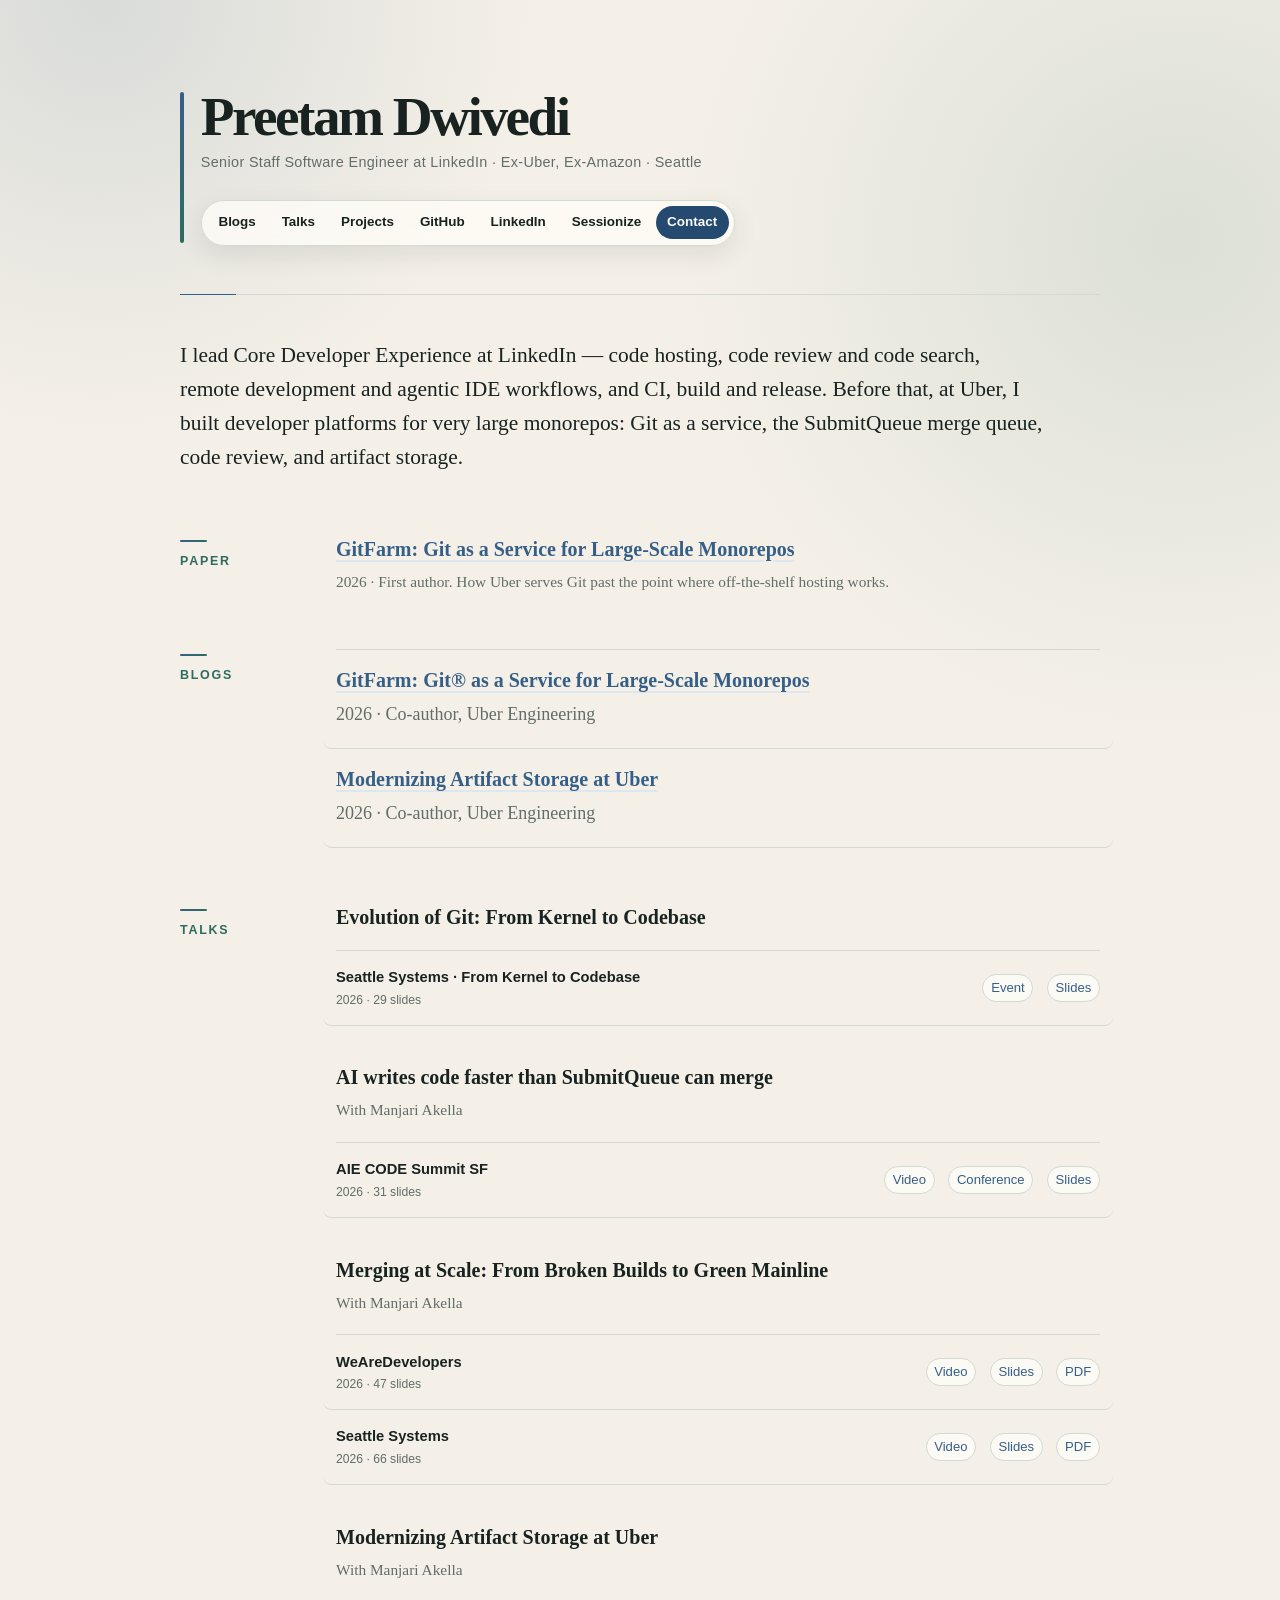
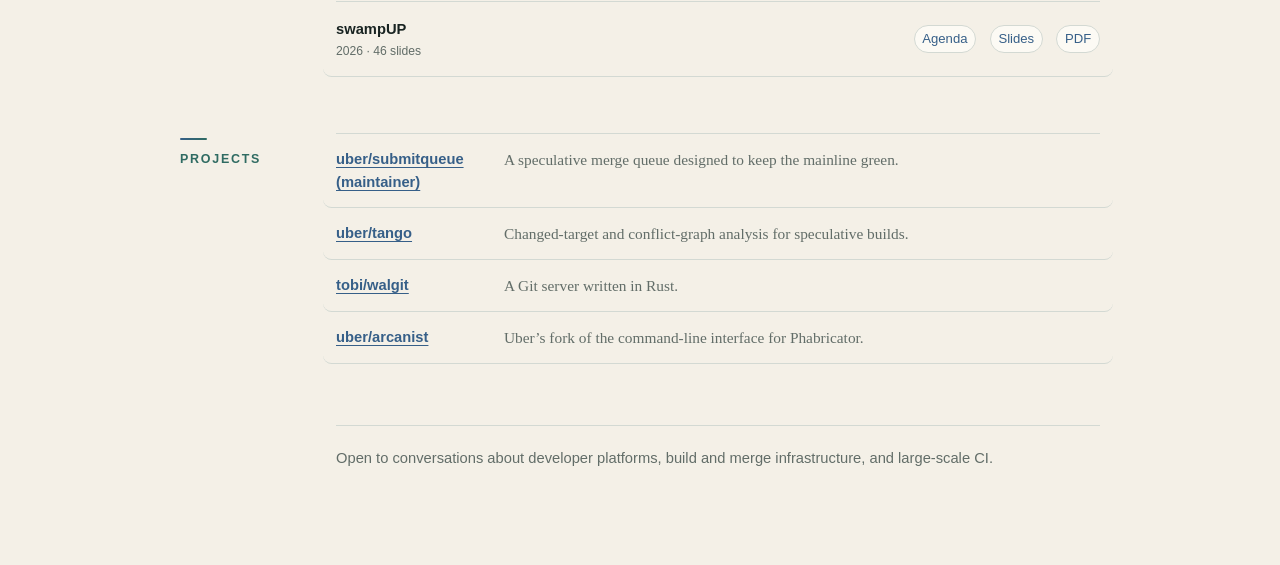
==== index.html @ 051ef2c8 "docs(slides): fold the blob-store layout slide into WAL-Git The WAL index now sits outside the blob " ====
<!DOCTYPE html>
<html lang="en">
<head>
  <meta charset="utf-8">
  <meta name="viewport" content="width=device-width, initial-scale=1">
  <title>Preetam Dwivedi</title>
  <meta name="description" content="Senior Staff Software Engineer at LinkedIn, previously Uber and Amazon. Developer platforms for large monorepos — Git, merge queues, code review, and CI.">
  <link rel="canonical" href="https://behinddwalls.github.io/">
  <meta property="og:title" content="Preetam Dwivedi">
  <meta property="og:description" content="Senior Staff Software Engineer at LinkedIn. Developer platforms for large monorepos.">
  <meta property="og:url" content="https://behinddwalls.github.io/">
  <style>
    :root {
      --ink: #182321;
      --muted: #626d68;
      --rule: #d3d9d3;
      --bg: #f4f0e7;
      --paper: #fffdf8;
      --surface: rgb(255 253 248 / 78%);
      --accent: #365f88;
      --accent-strong: #244a70;
      --accent-soft: #dce7f0;
      --secondary: #2f6b62;
      --row-hover: rgb(47 107 98 / 6%);
      --shadow: rgb(35 50 45 / 10%);
      --glow-one: rgb(54 95 136 / 14%);
      --glow-two: rgb(47 107 98 / 12%);
      --on-accent: #fffaf8;
    }

    * { box-sizing: border-box; }

    html { color-scheme: light; }

    body {
      min-height: 100vh;
      margin: 0;
      background:
        radial-gradient(circle at 8% 0%, var(--glow-one), transparent 27rem),
        radial-gradient(circle at 92% 11%, var(--glow-two), transparent 31rem),
        var(--bg);
      color: var(--ink);
      font: 18px/1.55 "Iowan Old Style", "Palatino Linotype", Palatino, "Book Antiqua", Georgia, serif;
    }

    main {
      max-width: 62rem;
      margin: 0 auto;
      padding: 5.5rem 2.25rem 6rem;
    }

    header {
      position: relative;
      padding-left: 1.3rem;
    }

    header::before {
      position: absolute;
      top: 0.25rem;
      bottom: 0.15rem;
      left: 0;
      width: 0.24rem;
      border-radius: 999px;
      background: linear-gradient(var(--accent), var(--secondary));
      content: "";
    }

    header p {
      margin: 0.35rem 0 0;
      color: var(--muted);
      font-family: -apple-system, BlinkMacSystemFont, "Segoe UI", Helvetica, Arial, sans-serif;
      font-size: 0.9rem;
      letter-spacing: 0.025em;
    }

    h1 {
      margin: 0;
      font-size: clamp(2.45rem, 7vw, 3.45rem);
      font-weight: 600;
      letter-spacing: -0.045em;
      line-height: 1.04;
    }

    nav {
      display: inline-flex;
      flex-wrap: wrap;
      gap: 0.18rem;
      max-width: 100%;
      margin: 1.65rem 0 0;
      padding: 0.32rem;
      border: 1px solid var(--rule);
      border-radius: 999px;
      background: var(--surface);
      box-shadow: 0 0.55rem 1.6rem var(--shadow);
      font-family: -apple-system, BlinkMacSystemFont, "Segoe UI", Helvetica, Arial, sans-serif;
      font-size: 0.84rem;
      backdrop-filter: blur(12px);
    }

    a {
      color: var(--accent);
      text-underline-offset: 0.18em;
    }

    a:hover { color: var(--secondary); }

    nav a {
      padding: 0.4rem 0.72rem;
      border-radius: 999px;
      color: var(--ink);
      font-weight: 550;
      text-decoration: none;
      transition: color 150ms ease, background 150ms ease, transform 150ms ease;
    }

    nav a:hover {
      background: var(--accent-soft);
      color: var(--accent-strong);
      transform: translateY(-1px);
    }

    nav #contact-link {
      background: var(--accent-strong);
      color: var(--on-accent);
    }

    nav #contact-link:hover {
      background: var(--secondary);
      color: var(--on-accent);
    }

    a:focus-visible,
    button:focus-visible {
      outline: 2px solid var(--secondary);
      outline-offset: 3px;
    }

    hr {
      height: 1px;
      border: 0;
      margin: 3rem 0 2.8rem;
      background: linear-gradient(to right, var(--accent) 0 3.5rem, var(--rule) 3.5rem 100%);
    }

    p { margin: 0 0 1rem; }

    .lede {
      max-width: 54rem;
      margin-bottom: 3.8rem;
      font-size: clamp(1.16rem, 2.25vw, 1.34rem);
      line-height: 1.58;
    }

    h2 {
      margin: 0;
      padding-top: 0.28rem;
      font-size: 0.78rem;
      font-weight: 600;
      letter-spacing: 0.14em;
      text-transform: uppercase;
      color: var(--secondary);
      font-family: -apple-system, BlinkMacSystemFont, "Segoe UI", Helvetica, Arial, sans-serif;
    }

    h3 {
      margin: 0 0 0.5rem;
      font-size: 1.25rem;
      line-height: 1.3;
      font-weight: 600;
    }

    h3 a {
      text-decoration-color: var(--accent-soft);
      text-decoration-thickness: 0.12em;
      transition: color 150ms ease, text-decoration-color 150ms ease;
    }

    h3 a:hover { text-decoration-color: var(--secondary); }

    section {
      display: grid;
      grid-template-columns: 7.5rem minmax(0, 1fr);
      gap: 0 2.25rem;
      margin-bottom: 3.5rem;
    }

    section > h2 {
      grid-column: 1;
    }

    section > h2::before {
      display: block;
      width: 1.7rem;
      height: 2px;
      margin: 0 0 0.62rem;
      border-radius: 999px;
      background: linear-gradient(to right, var(--accent), var(--secondary));
      content: "";
    }

    .section-body {
      grid-column: 2;
      min-width: 0;
    }

    .section-body > :last-child { margin-bottom: 0; }

    .item-note {
      color: var(--muted);
      font-size: 0.96rem;
    }

    .talk-events {
      margin: 1.25rem 0 0;
      padding: 0;
      border-top: 1px solid var(--rule);
      list-style: none;
      font-family: -apple-system, BlinkMacSystemFont, "Segoe UI", Helvetica, Arial, sans-serif;
    }

    .talk + .talk { margin-top: 2.4rem; }

    .talk-event {
      display: grid;
      grid-template-columns: minmax(0, 1fr) auto;
      align-items: center;
      gap: 0.7rem 1rem;
      margin: 0 -0.8rem;
      padding: 0.95rem 0.8rem;
      border-bottom: 1px solid var(--rule);
      border-radius: 0.55rem;
      transition: background 150ms ease, box-shadow 150ms ease;
    }

    .talk-event:hover,
    .item:hover,
    .project-links li:hover {
      background: var(--row-hover);
      box-shadow: inset 3px 0 var(--accent);
    }

    .talk-event strong {
      display: block;
      font-size: 0.92rem;
      font-weight: 600;
    }

    .talk-event small {
      display: block;
      margin-top: 0.12rem;
      color: var(--muted);
      font-size: 0.76rem;
    }

    .talk-event-links {
      display: flex;
      flex-wrap: wrap;
      justify-content: flex-end;
      gap: 0.5rem 0.85rem;
      font-size: 0.82rem;
      white-space: nowrap;
    }

    .talk-event-links a {
      padding: 0.18rem 0.48rem;
      border: 1px solid var(--rule);
      border-radius: 999px;
      background: var(--surface);
      text-decoration: none;
      transition: border-color 150ms ease, color 150ms ease, background 150ms ease;
    }

    .talk-event-links a:hover {
      border-color: var(--secondary);
      background: var(--paper);
    }

    .item-list {
      border-top: 1px solid var(--rule);
    }

    .item {
      margin: 0 -0.8rem;
      padding: 1.05rem 0.8rem 0.2rem;
      border-bottom: 1px solid var(--rule);
      border-radius: 0.55rem;
      transition: background 150ms ease, box-shadow 150ms ease;
    }

    .item p { color: var(--muted); }

    .project-links {
      margin: 0;
      padding: 0;
      border-top: 1px solid var(--rule);
      list-style: none;
    }

    .project-links li {
      display: grid;
      grid-template-columns: 9.5rem minmax(0, 1fr);
      gap: 1rem;
      margin: 0 -0.8rem;
      padding: 0.85rem 0.8rem;
      border-bottom: 1px solid var(--rule);
      border-radius: 0.55rem;
      transition: background 150ms ease, box-shadow 150ms ease;
    }

    .project-links a {
      font-family: -apple-system, BlinkMacSystemFont, "Segoe UI", Helvetica, Arial, sans-serif;
      font-size: 0.92rem;
      font-weight: 600;
    }

    .project-links span {
      color: var(--muted);
      font-size: 0.96rem;
    }

    .contact-dialog {
      width: min(46rem, calc(100% - 2rem));
      height: min(50rem, calc(100vh - 2rem));
      height: min(50rem, calc(100dvh - 2rem));
      margin: auto;
      padding: 0;
      overflow: hidden;
      border: 1px solid var(--rule);
      border-radius: 1rem;
      background: var(--paper);
      color: var(--ink);
      box-shadow: 0 1.2rem 4rem rgb(0 0 0 / 25%);
    }

    .contact-dialog[open] {
      display: grid;
      grid-template-rows: auto minmax(0, 1fr);
    }

    .contact-dialog::backdrop {
      background: rgb(20 18 14 / 65%);
      backdrop-filter: blur(2px);
    }

    .contact-dialog-header {
      display: flex;
      align-items: center;
      gap: 1rem;
      padding: 0.8rem 1rem;
      border-bottom: 1px solid var(--rule);
      background: var(--surface);
      font-family: -apple-system, BlinkMacSystemFont, "Segoe UI", Helvetica, Arial, sans-serif;
      font-size: 0.86rem;
    }

    .contact-dialog-header strong { margin-right: auto; }

    .contact-dialog-close {
      padding: 0;
      border: 0;
      background: transparent;
      color: var(--accent);
      font: inherit;
      text-decoration: underline;
      text-underline-offset: 0.18em;
      cursor: pointer;
    }

    .contact-dialog-close:hover { color: var(--ink); }

    .contact-frame {
      width: 100%;
      height: 100%;
      border: 0;
      background: #fff;
    }

    @media (max-width: 44rem) {
      main { padding: 3.5rem 1.35rem 4rem; }

      header { padding-left: 1rem; }

      nav {
        justify-content: center;
        border-radius: 1rem;
      }

      .lede { margin-bottom: 2.6rem; }

      section {
        display: block;
        margin-bottom: 2.6rem;
      }

      section > h2 {
        display: flex;
        align-items: center;
        gap: 0.6rem;
        margin-bottom: 0.7rem;
        padding-top: 0;
      }

      section > h2::before { margin: 0; }
    }

    @media (max-width: 34rem) {
      .talk-event {
        grid-template-columns: 1fr;
        gap: 0.5rem;
      }

      .talk-event-links { justify-content: flex-start; }

      .project-links li {
        grid-template-columns: 1fr;
        gap: 0.25rem;
      }
    }

    footer {
      margin: 3.8rem 0 0 9.75rem;
      padding: 1.3rem 0 0;
      border-top: 1px solid var(--rule);
      color: var(--muted);
      font-family: -apple-system, BlinkMacSystemFont, "Segoe UI", Helvetica, Arial, sans-serif;
      font-size: 0.92rem;
    }

    @media (max-width: 44rem) {
      footer { margin-left: 0; }
    }

    @media (prefers-color-scheme: dark) {
      :root {
        --ink: #edf2ee;
        --muted: #a9b3ad;
        --rule: #37443f;
        --bg: #111815;
        --paper: #19221f;
        --surface: rgb(25 34 31 / 80%);
        --accent: #88b4dc;
        --accent-strong: #6f9fcb;
        --accent-soft: rgb(136 180 220 / 15%);
        --secondary: #7bb8ac;
        --row-hover: rgb(123 184 172 / 8%);
        --shadow: rgb(0 0 0 / 28%);
        --glow-one: rgb(136 180 220 / 11%);
        --glow-two: rgb(123 184 172 / 10%);
        --on-accent: #09151e;
      }

      html { color-scheme: dark; }
    }
  </style>
</head>
<body>
  <main>
    <header>
      <h1>Preetam Dwivedi</h1>
      <p>Senior Staff Software Engineer at LinkedIn · Ex-Uber, Ex-Amazon · Seattle</p>
      <nav>
        <a href="#blogs">Blogs</a>
        <a href="#talks">Talks</a>
        <a href="#projects">Projects</a>
        <a href="https://github.com/behinddwalls" target="_blank" rel="noopener">GitHub</a>
        <a href="https://www.linkedin.com/in/behinddwalls/" target="_blank" rel="noopener">LinkedIn</a>
        <a href="https://sessionize.com/behinddwalls/" target="_blank" rel="noopener">Sessionize</a>
        <a id="contact-link" href="https://docs.google.com/forms/d/e/1FAIpQLSdo54nPDOGMVUVlW6gkXtczBYxrKqrJkyEnIz-Y_3MU12BcZg/viewform" target="_blank" rel="noopener" aria-haspopup="dialog" aria-controls="contact-dialog">Contact</a>
      </nav>
    </header>

    <hr>

    <p class="lede">I lead Core Developer Experience at LinkedIn — code hosting, code review and code search, remote development and agentic IDE workflows, and CI, build and release. Before that, at Uber, I built developer platforms for very large monorepos: Git as a service, the SubmitQueue merge queue, code review, and artifact storage.</p>

    <section>
      <h2>Paper</h2>
      <div class="section-body">
        <h3><a href="https://arxiv.org/abs/2604.11977">GitFarm: Git as a Service for Large-Scale Monorepos</a></h3>
        <p class="item-note">2026 · First author. How Uber serves Git past the point where off-the-shelf hosting works.</p>
      </div>
    </section>

    <section id="blogs">
      <h2>Blogs</h2>
      <div class="section-body item-list">
        <article class="item">
          <h3><a href="https://www.uber.com/us/en/blog/gitfarm-as-a-service/">GitFarm: Git® as a Service for Large-Scale Monorepos</a></h3>
          <p>2026 · Co-author, Uber Engineering</p>
        </article>
        <article class="item">
          <h3><a href="https://www.uber.com/us/en/blog/modernizing-artifact-storage/">Modernizing Artifact Storage at Uber</a></h3>
          <p>2026 · Co-author, Uber Engineering</p>
        </article>
      </div>
    </section>

    <section id="talks">
      <h2>Talks</h2>
      <div class="section-body">
        <article class="talk">
          <h3>Evolution of Git: From Kernel to Codebase</h3>
          <ul class="talk-events">
            <li class="talk-event">
              <div>
                <strong>Seattle Systems · From Kernel to Codebase</strong>
                <small>2026 · 29 slides</small>
              </div>
              <div class="talk-event-links">
                <a href="https://luma.com/h2ronbs4" target="_blank" rel="noopener">Event</a>
                <a href="slides/evolution-of-git/index.html">Slides</a>
              </div>
            </li>
          </ul>
        </article>

        <article class="talk">
          <h3>AI writes code faster than SubmitQueue can merge</h3>
          <p class="item-note">With Manjari Akella</p>
          <ul class="talk-events">
            <li class="talk-event">
              <div>
                <strong>AIE CODE Summit SF</strong>
                <small>2026 · 31 slides</small>
              </div>
              <div class="talk-event-links">
                <a href="https://www.youtube.com/watch?v=hX140a5klW0" target="_blank" rel="noopener">Video</a>
                <a href="https://ai.engineer/code/2026" target="_blank" rel="noopener">Conference</a>
                <a href="slides/merging-at-ai-scale/index.html">Slides</a>
              </div>
            </li>
          </ul>
        </article>

        <article class="talk">
          <h3>Merging at Scale: From Broken Builds to Green Mainline</h3>
          <p class="item-note">With Manjari Akella</p>
          <ul class="talk-events">
            <li class="talk-event">
              <div>
                <strong>WeAreDevelopers</strong>
                <small>2026 · 47 slides</small>
              </div>
              <div class="talk-event-links">
                <a href="https://www.youtube.com/watch?v=mPssttsZknY&amp;t=144s" target="_blank" rel="noopener">Video</a>
                <a href="slides/merging-at-scale/index.html">Slides</a>
                <a href="slides/%28WAD%29%20Merging%20at%20Scale_%20From%20Broken%20Builds%20to%20Green%20Mainline.pdf">PDF</a>
              </div>
            </li>
            <li class="talk-event">
              <div>
                <strong>Seattle Systems</strong>
                <small>2026 · 66 slides</small>
              </div>
              <div class="talk-event-links">
                <a href="https://www.youtube.com/watch?v=O4sCvZAMC9w" target="_blank" rel="noopener">Video</a>
                <a href="slides/merging-at-scale/index.html?deck=extended">Slides</a>
                <a href="slides/%28v2%29%20Merging%20at%20Scale_%20From%20Broken%20Builds%20to%20Green%20Mainline.pdf">PDF</a>
              </div>
            </li>
          </ul>
        </article>

        <article class="talk">
          <h3>Modernizing Artifact Storage at Uber</h3>
          <p class="item-note">With Manjari Akella</p>
          <ul class="talk-events">
            <li class="talk-event">
              <div>
                <strong>swampUP</strong>
                <small>2026 · 46 slides</small>
              </div>
              <div class="talk-event-links">
                <a href="https://swampup.jfrog.com/agenda/" target="_blank" rel="noopener">Agenda</a>
                <a href="slides/modernizing-artifact-storage/index.html">Slides</a>
                <a href="slides/Modernizing%20Artifact%20Storage%20at%20Uber.pdf">PDF</a>
              </div>
            </li>
          </ul>
        </article>
      </div>
    </section>

    <section id="projects">
      <h2>Projects</h2>
      <ul class="section-body project-links">
        <li>
          <a href="https://github.com/uber/submitqueue">uber/submitqueue (maintainer)</a>
          <span>A speculative merge queue designed to keep the mainline green.</span>
        </li>
        <li>
          <a href="https://github.com/uber/tango">uber/tango</a>
          <span>Changed-target and conflict-graph analysis for speculative builds.</span>
        </li>
        <li>
          <a href="https://github.com/tobi/walgit">tobi/walgit</a>
          <span>A Git server written in Rust.</span>
        </li>
        <li>
          <a href="https://github.com/uber/arcanist">uber/arcanist</a>
          <span>Uber’s fork of the command-line interface for Phabricator.</span>
        </li>
      </ul>
    </section>

    <footer>
      Open to conversations about developer platforms, build and merge infrastructure, and large-scale CI.
    </footer>
  </main>

  <dialog class="contact-dialog" id="contact-dialog" aria-label="Contact Preetam Dwivedi">
    <div class="contact-dialog-header">
      <strong>Contact</strong>
      <a href="https://docs.google.com/forms/d/e/1FAIpQLSdo54nPDOGMVUVlW6gkXtczBYxrKqrJkyEnIz-Y_3MU12BcZg/viewform" target="_blank" rel="noopener">Open in new tab</a>
      <button class="contact-dialog-close" id="contact-close" type="button">Close</button>
    </div>
    <iframe
      class="contact-frame"
      title="Contact Preetam Dwivedi"
      data-src="https://docs.google.com/forms/d/e/1FAIpQLSdo54nPDOGMVUVlW6gkXtczBYxrKqrJkyEnIz-Y_3MU12BcZg/viewform?embedded=true"
      loading="lazy"
    ></iframe>
  </dialog>

  <script>
    const contactLink = document.querySelector("#contact-link");
    const contactDialog = document.querySelector("#contact-dialog");
    const contactClose = document.querySelector("#contact-close");
    const contactFrame = contactDialog.querySelector(".contact-frame");

    contactLink.addEventListener("click", (event) => {
      if (typeof contactDialog.showModal !== "function") return;

      event.preventDefault();
      if (!contactFrame.src) contactFrame.src = contactFrame.dataset.src;
      contactDialog.showModal();
    });

    contactClose.addEventListener("click", () => contactDialog.close());

    contactDialog.addEventListener("click", (event) => {
      if (event.target === contactDialog) contactDialog.close();
    });
  </script>
</body>
</html>
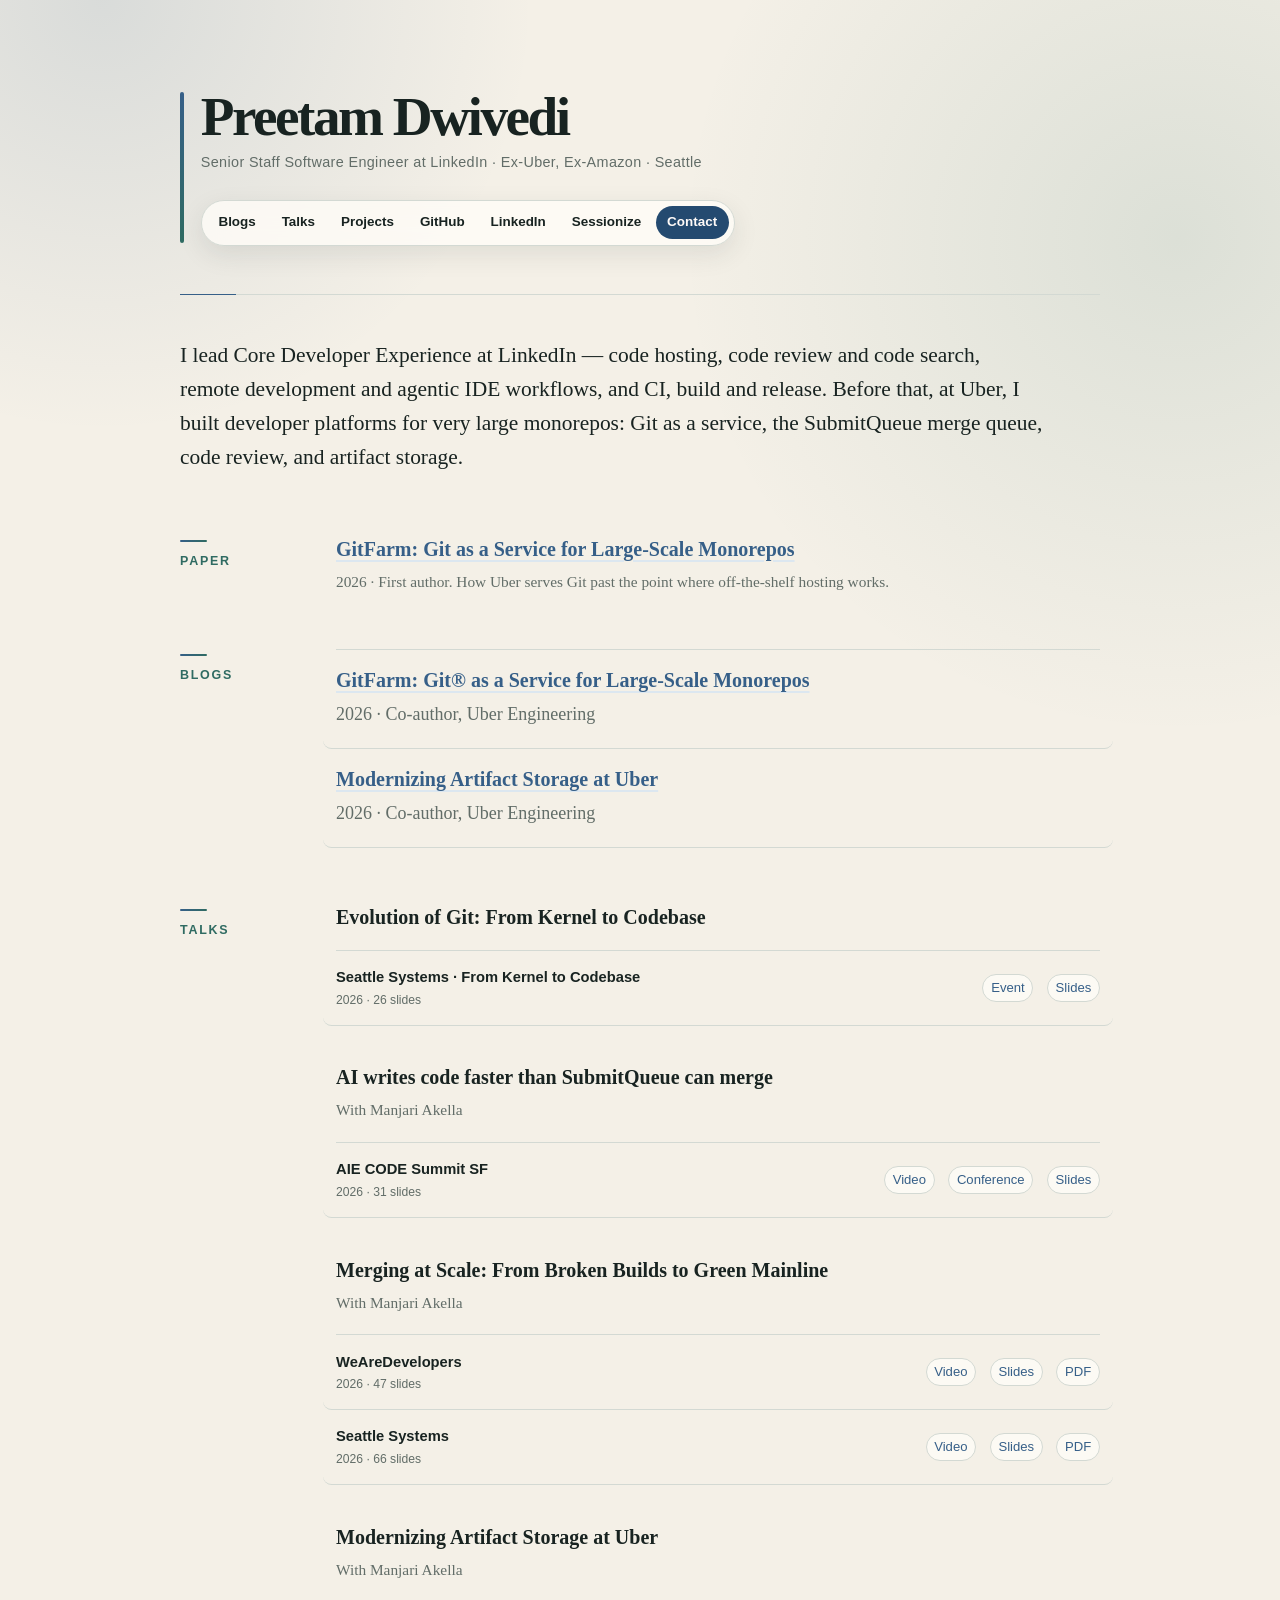
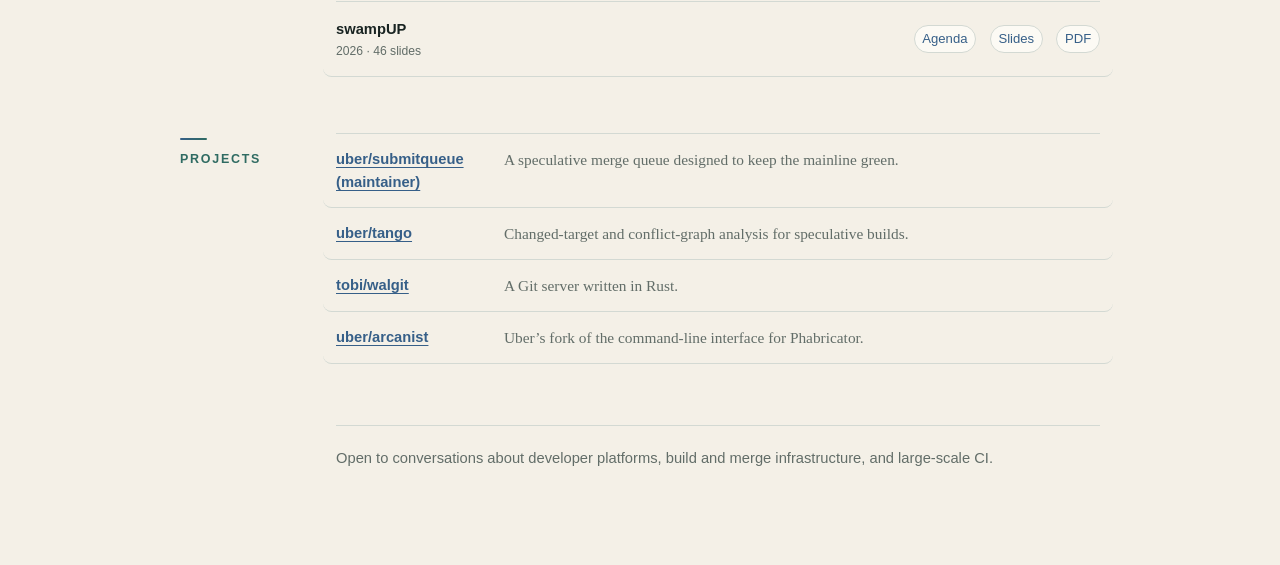
==== commit ca92fc27: "docs(slides): trim the deck to 26 slides (~26 min) - Remove "Two programs on each side of the wire";" ====
--- a/index.html
+++ b/index.html
@@ -504,7 +504,7 @@
             <li class="talk-event">
               <div>
                 <strong>Seattle Systems · From Kernel to Codebase</strong>
-                <small>2026 · 29 slides</small>
+                <small>2026 · 26 slides</small>
               </div>
               <div class="talk-event-links">
                 <a href="https://luma.com/h2ronbs4" target="_blank" rel="noopener">Event</a>
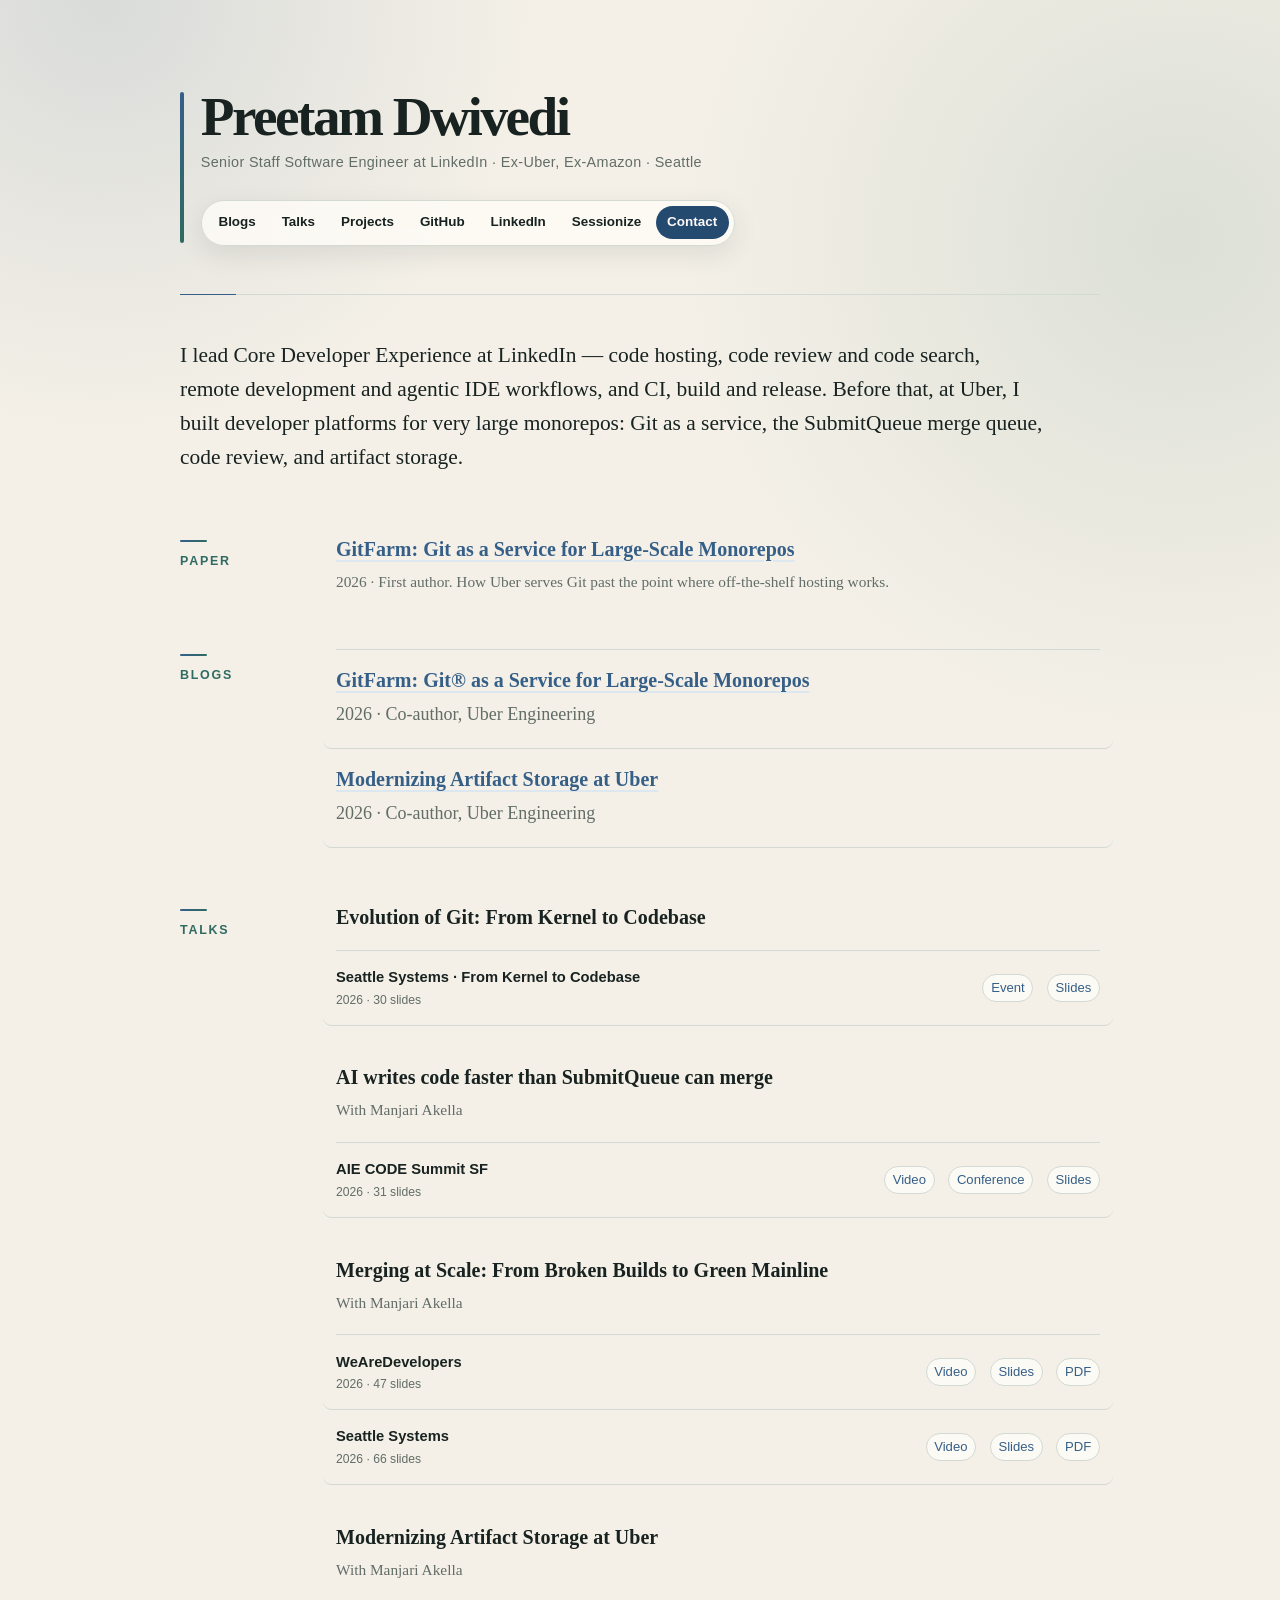
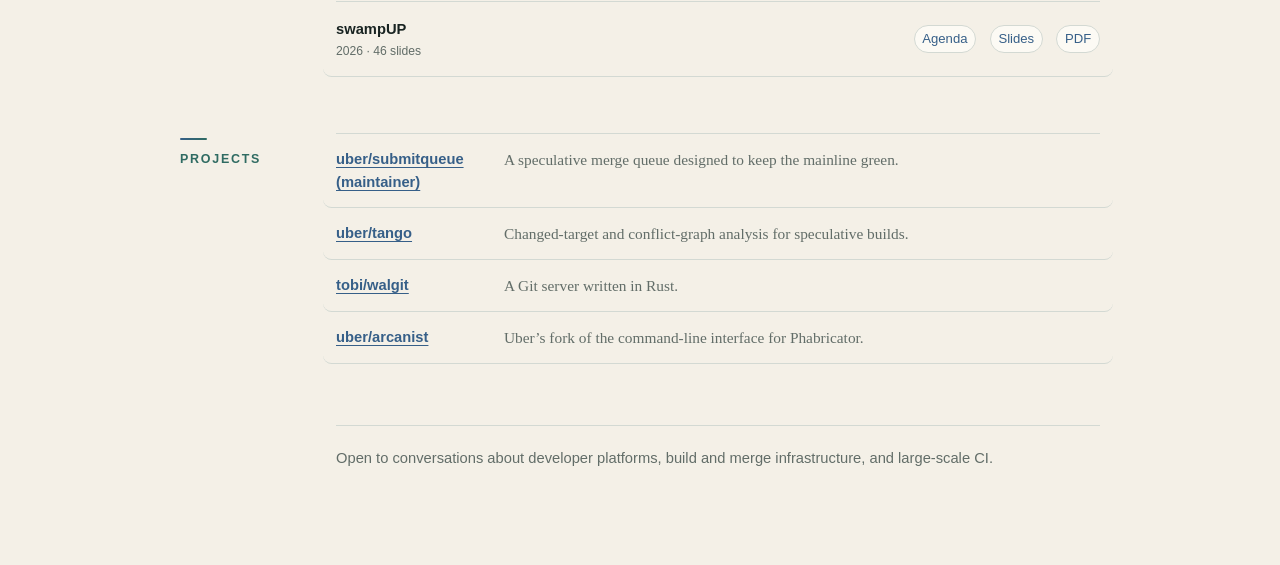
==== commit 36fbba83: "docs(slides): add a question divider at the start of each part Part 1: What's actually in a reposito" ====
--- a/index.html
+++ b/index.html
@@ -504,7 +504,7 @@
             <li class="talk-event">
               <div>
                 <strong>Seattle Systems · From Kernel to Codebase</strong>
-                <small>2026 · 26 slides</small>
+                <small>2026 · 30 slides</small>
               </div>
               <div class="talk-event-links">
                 <a href="https://luma.com/h2ronbs4" target="_blank" rel="noopener">Event</a>
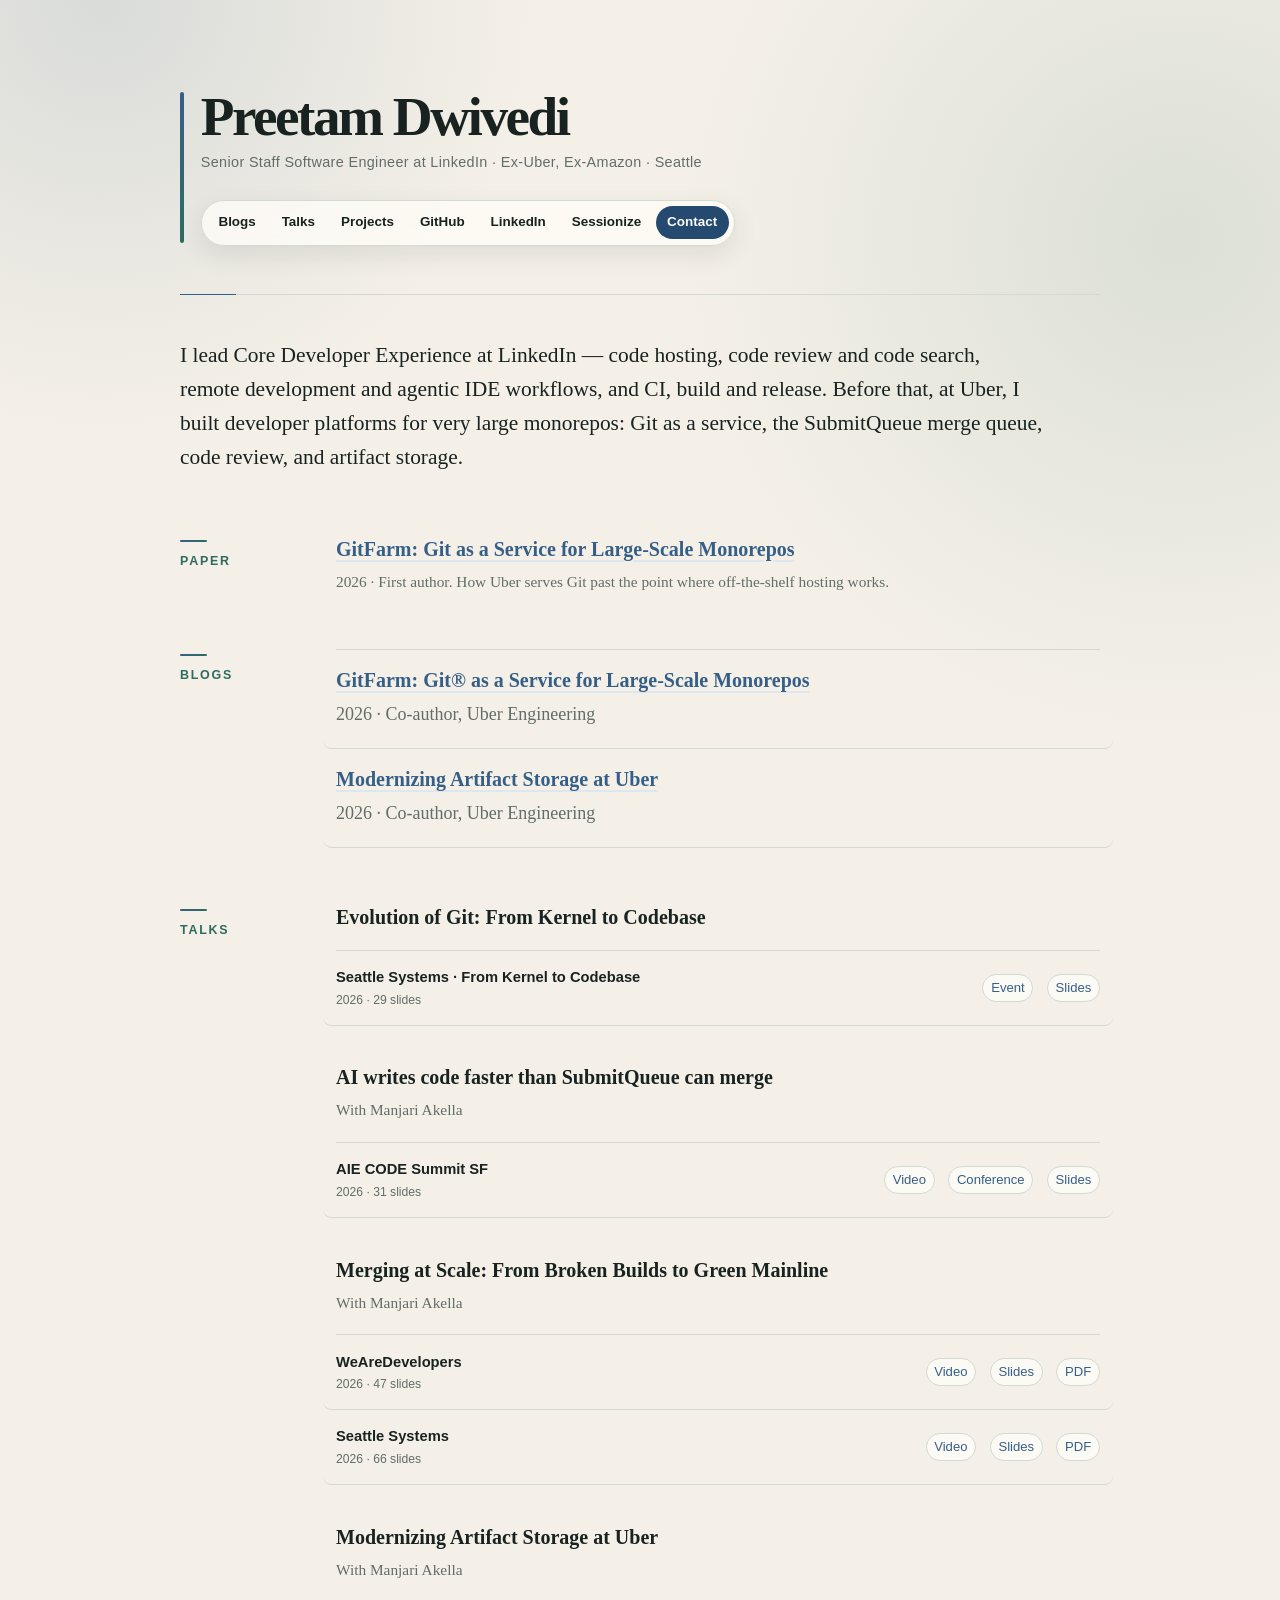
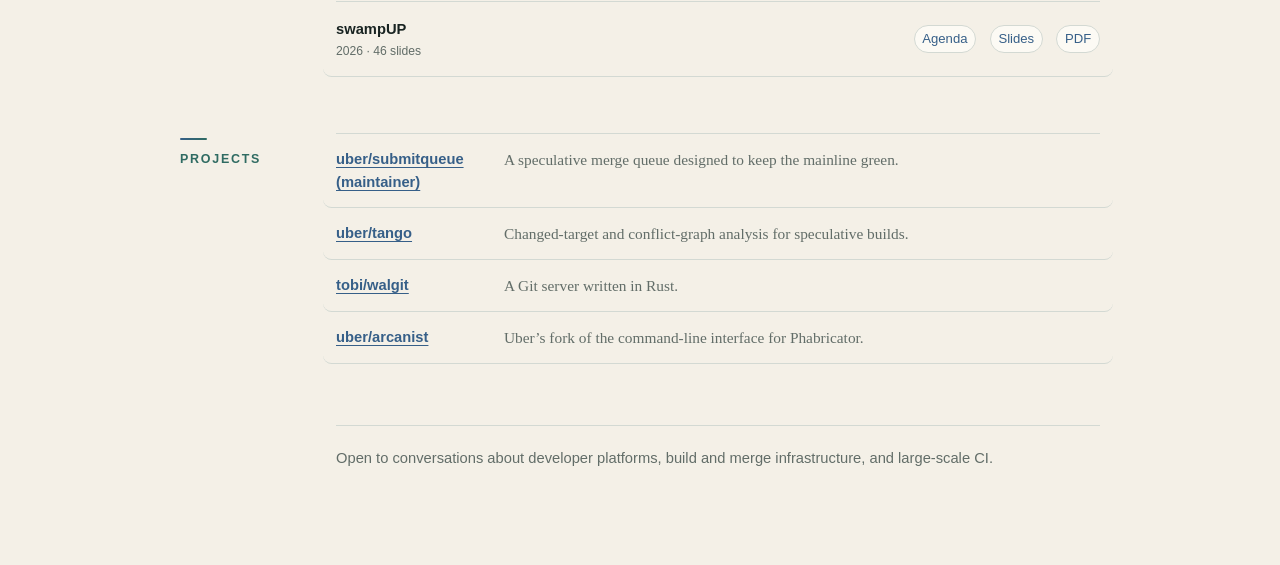
==== commit 6a35c8e5: "docs(slides): fold the push-split slide into the Part 3 divider The divider now reads "How do you se" ====
--- a/index.html
+++ b/index.html
@@ -504,7 +504,7 @@
             <li class="talk-event">
               <div>
                 <strong>Seattle Systems · From Kernel to Codebase</strong>
-                <small>2026 · 30 slides</small>
+                <small>2026 · 29 slides</small>
               </div>
               <div class="talk-event-links">
                 <a href="https://luma.com/h2ronbs4" target="_blank" rel="noopener">Event</a>
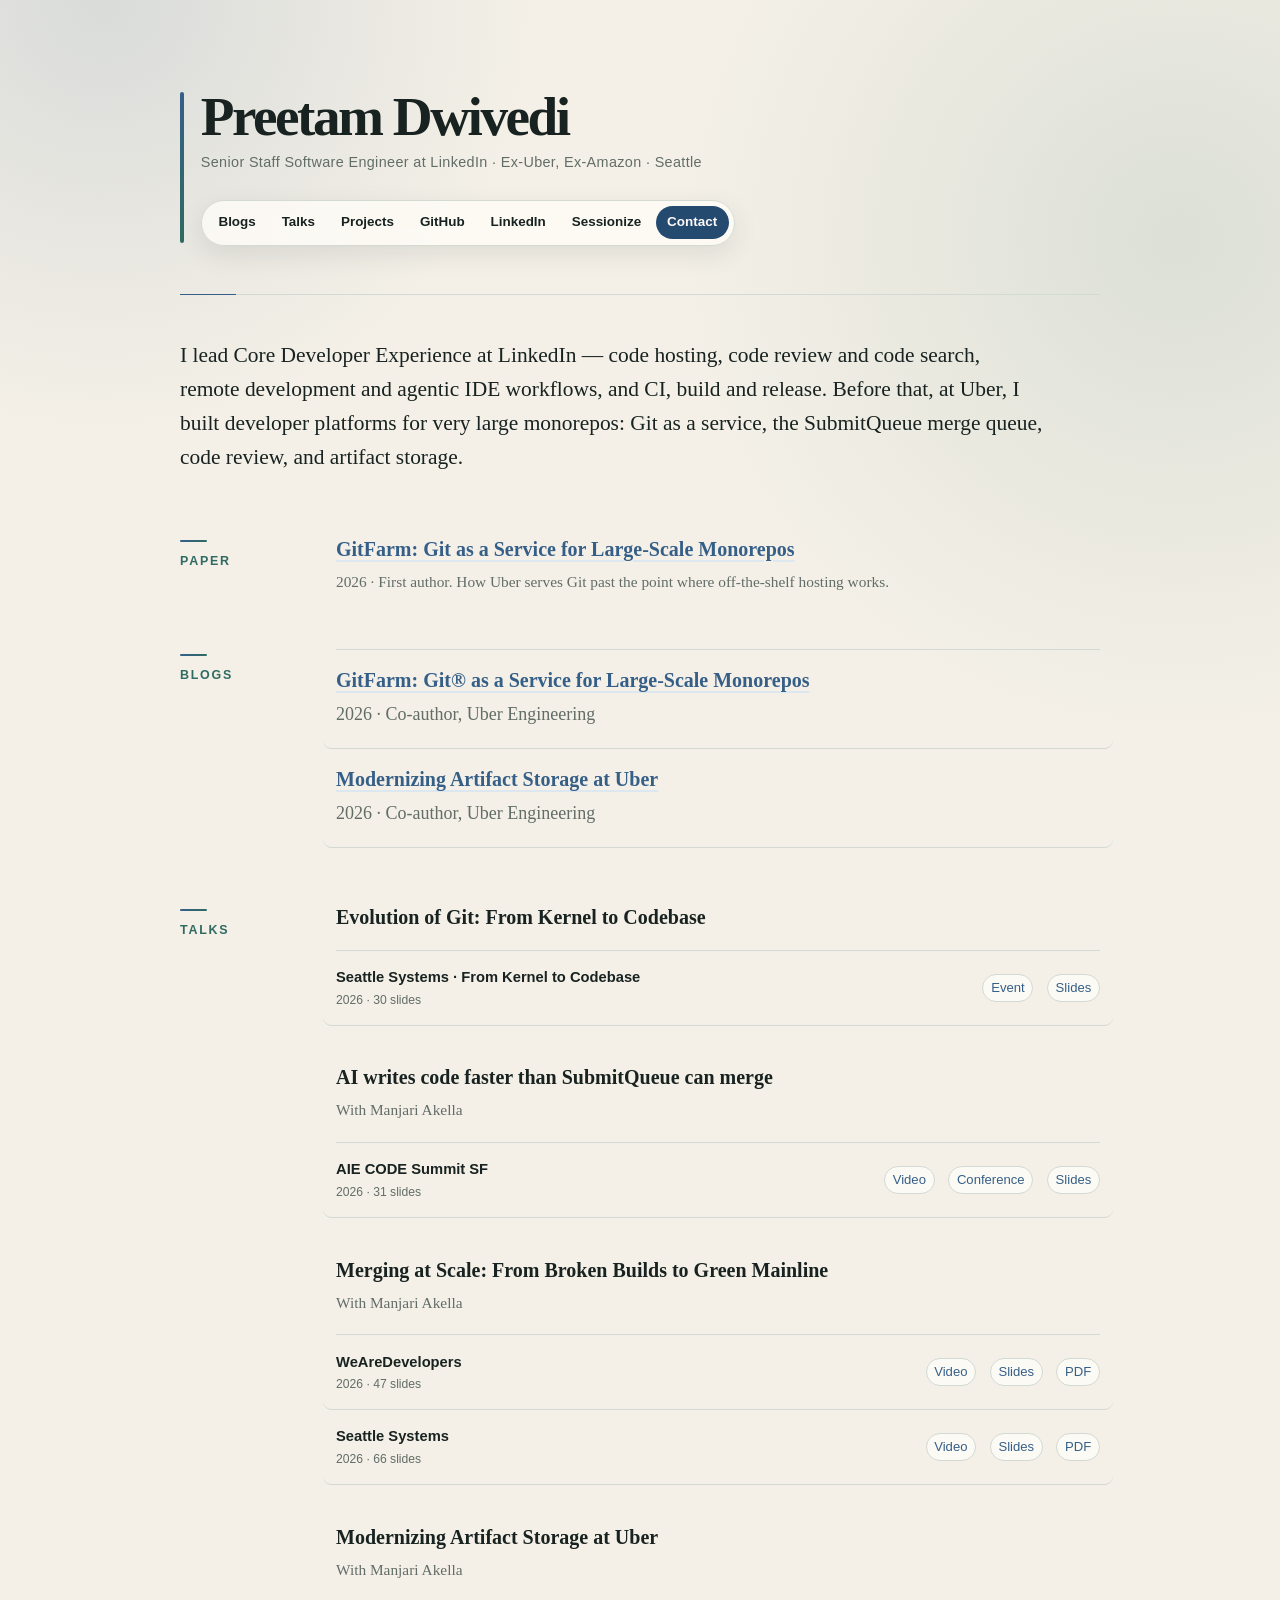
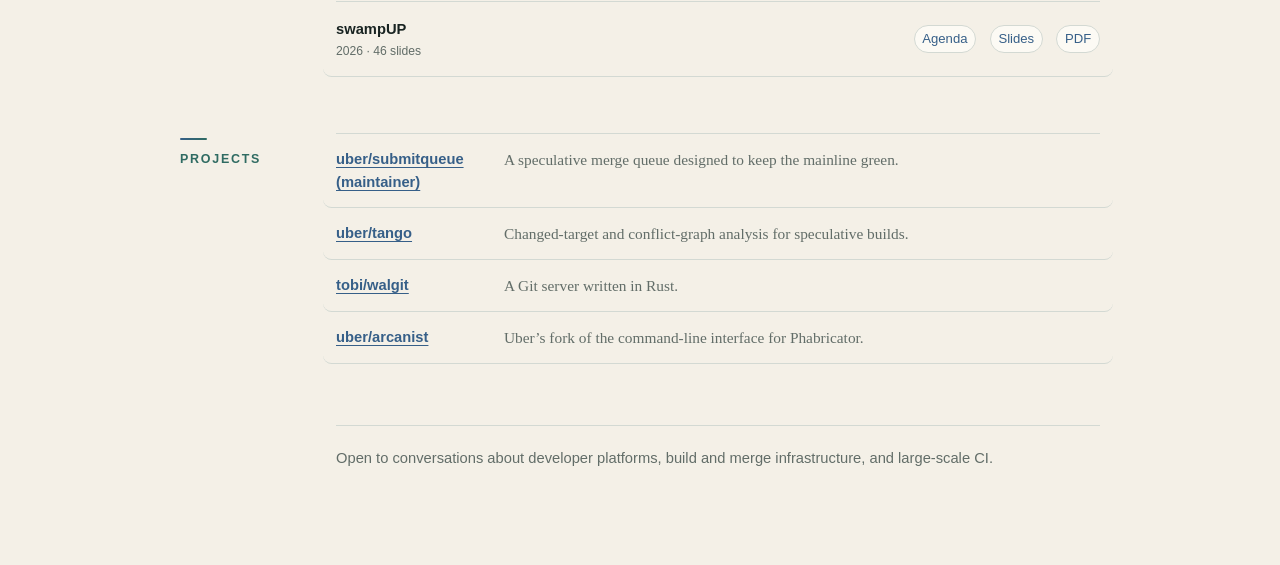
==== commit 028faacf: "docs(slides): add Entire as Stage 2b, move blob + DB to Stage 2c Stage 2b keeps packs on replicas (t" ====
--- a/index.html
+++ b/index.html
@@ -504,7 +504,7 @@
             <li class="talk-event">
               <div>
                 <strong>Seattle Systems · From Kernel to Codebase</strong>
-                <small>2026 · 29 slides</small>
+                <small>2026 · 30 slides</small>
               </div>
               <div class="talk-event-links">
                 <a href="https://luma.com/h2ronbs4" target="_blank" rel="noopener">Event</a>
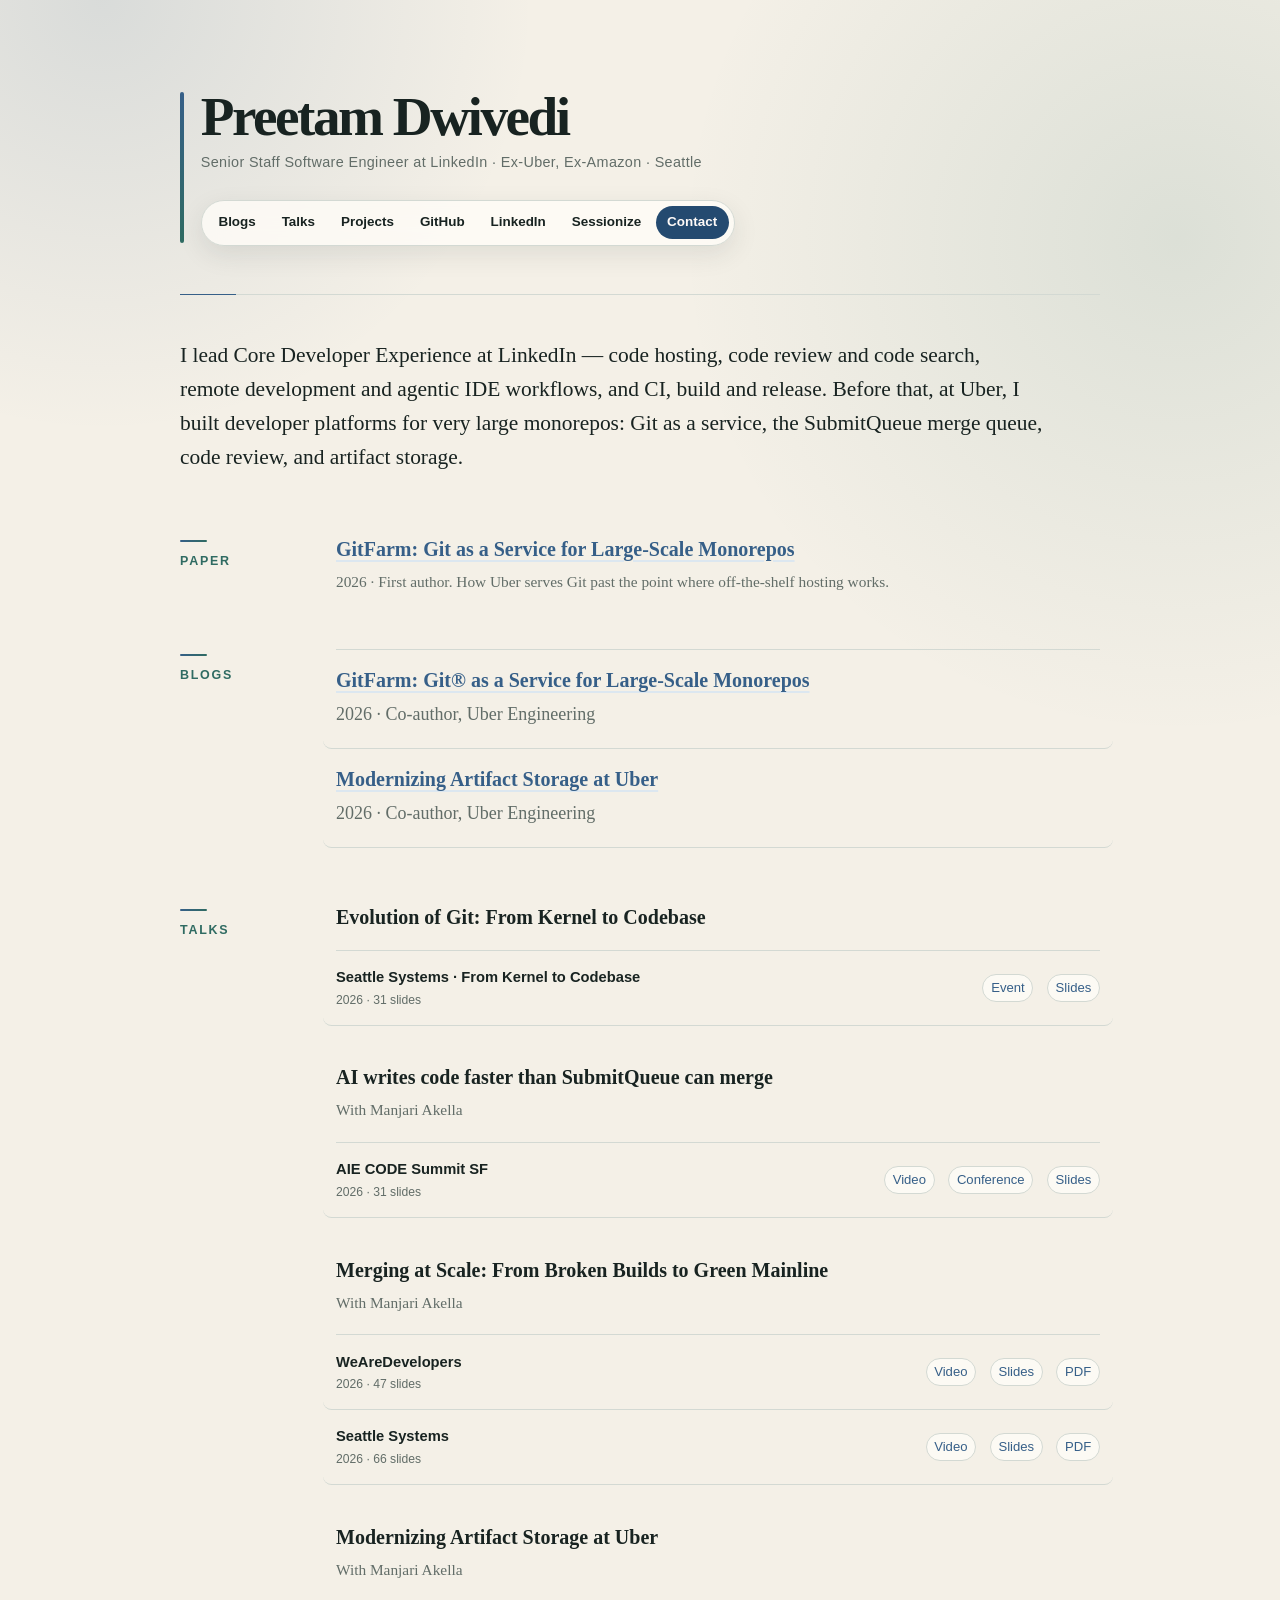
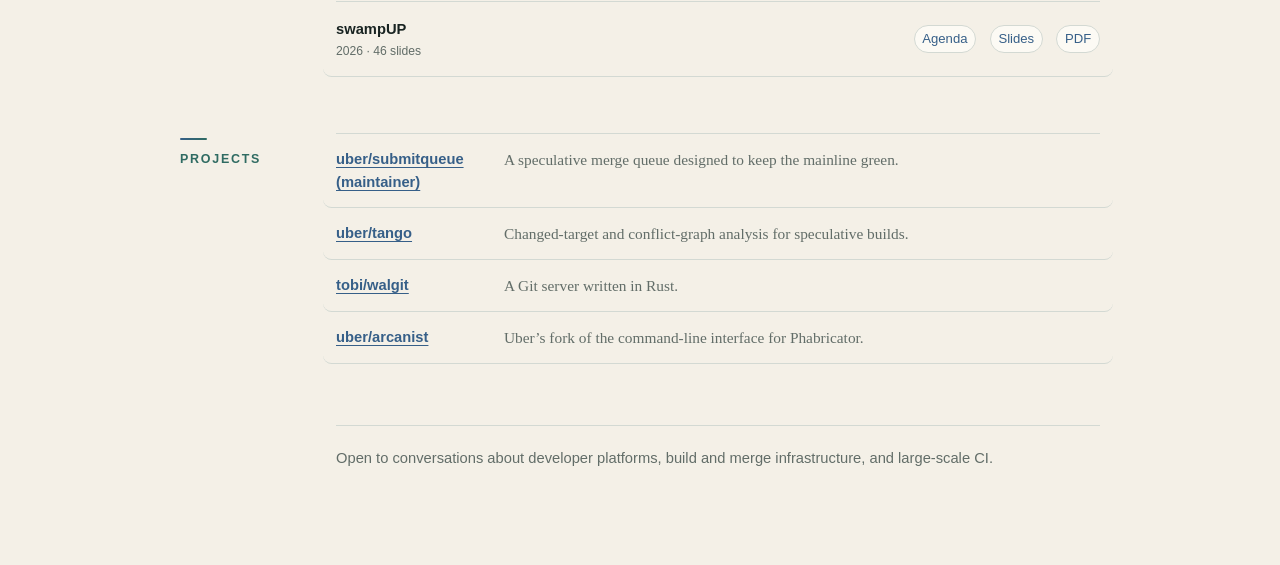
==== commit 3e1b956c: "docs(slides): add a WAL-Git with 100k refs slide Step 1 shows where refs live: the index holds none," ====
--- a/index.html
+++ b/index.html
@@ -504,7 +504,7 @@
             <li class="talk-event">
               <div>
                 <strong>Seattle Systems · From Kernel to Codebase</strong>
-                <small>2026 · 30 slides</small>
+                <small>2026 · 31 slides</small>
               </div>
               <div class="talk-event-links">
                 <a href="https://luma.com/h2ronbs4" target="_blank" rel="noopener">Event</a>
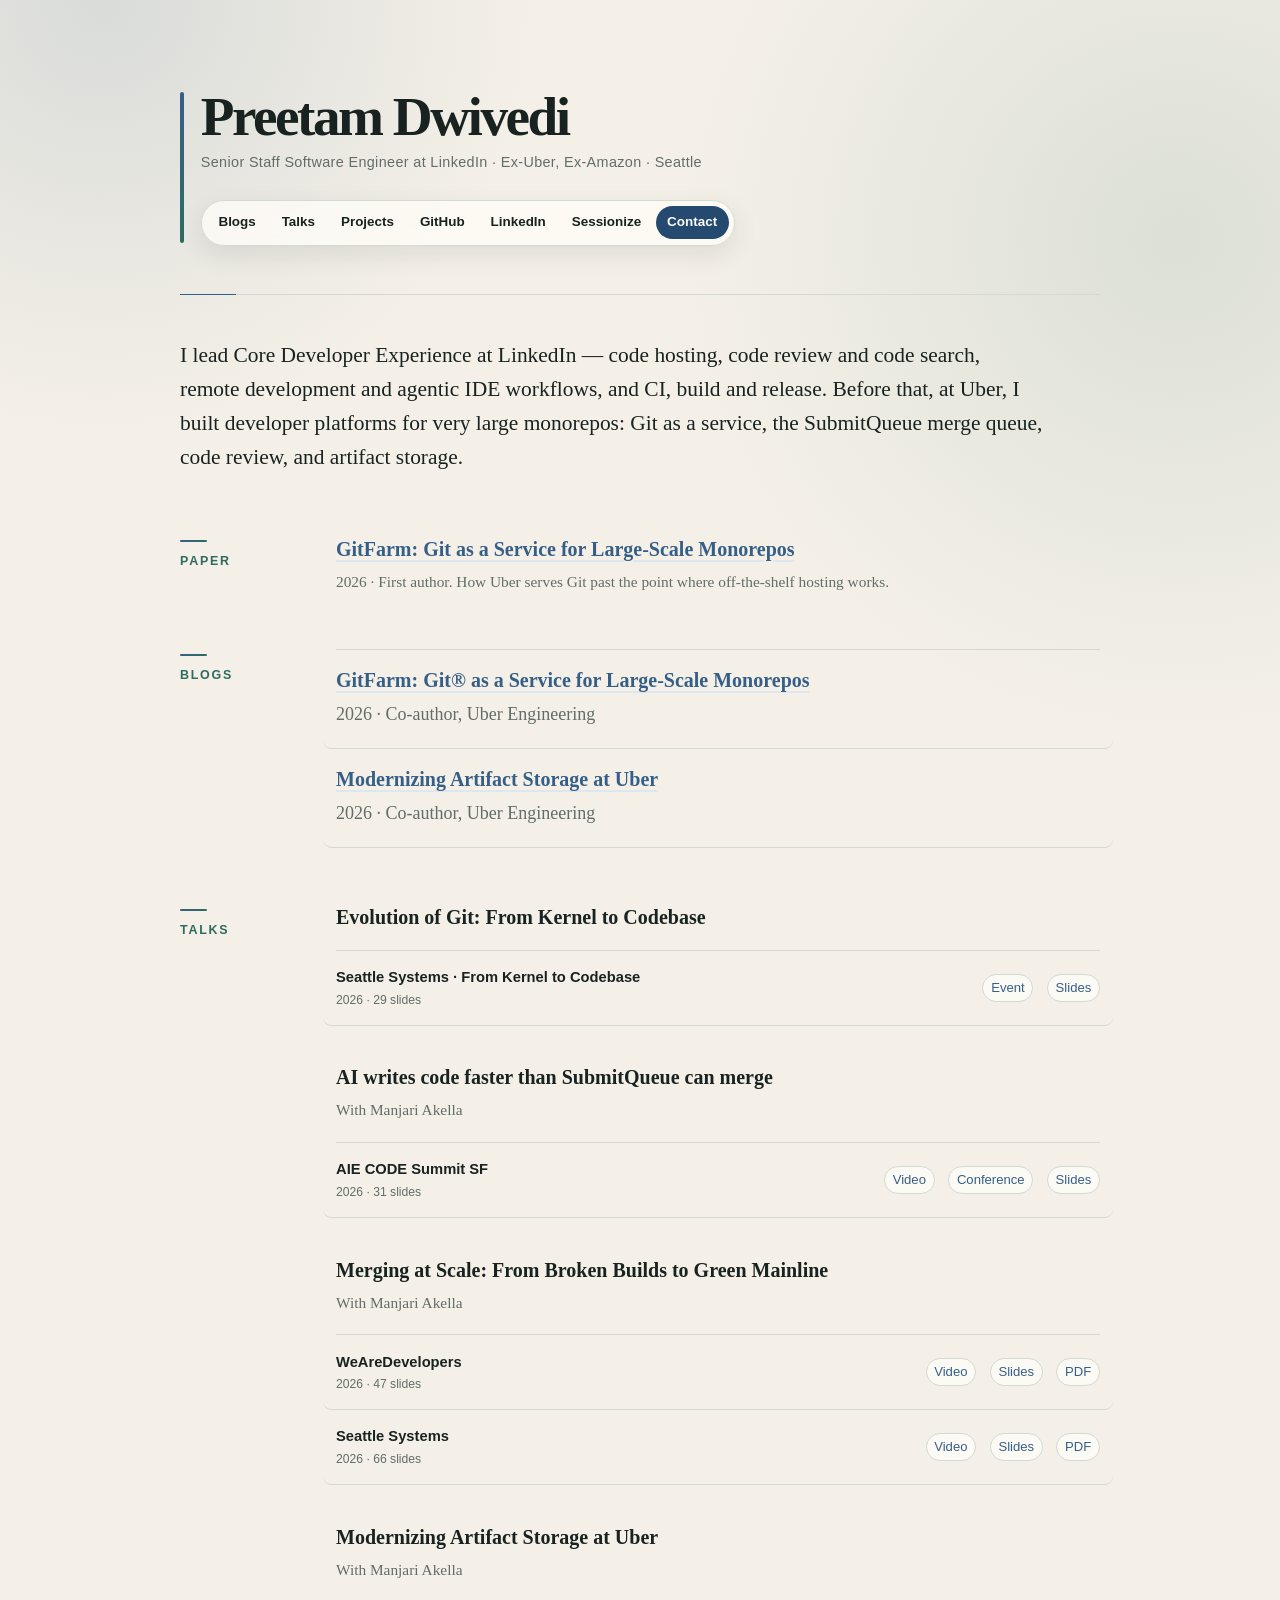
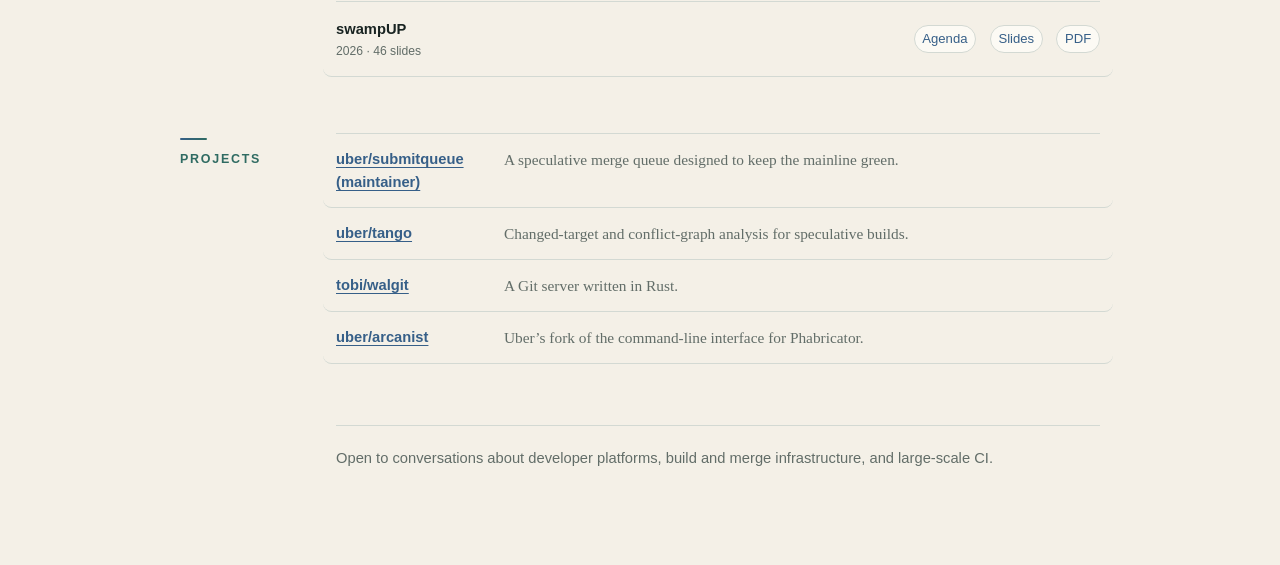
==== commit 545138d1: "docs(slides): drop Stages 2b and 2c The two database-backed stages (Entire; blob + DB) broke the flo" ====
--- a/index.html
+++ b/index.html
@@ -504,7 +504,7 @@
             <li class="talk-event">
               <div>
                 <strong>Seattle Systems · From Kernel to Codebase</strong>
-                <small>2026 · 31 slides</small>
+                <small>2026 · 29 slides</small>
               </div>
               <div class="talk-event-links">
                 <a href="https://luma.com/h2ronbs4" target="_blank" rel="noopener">Event</a>
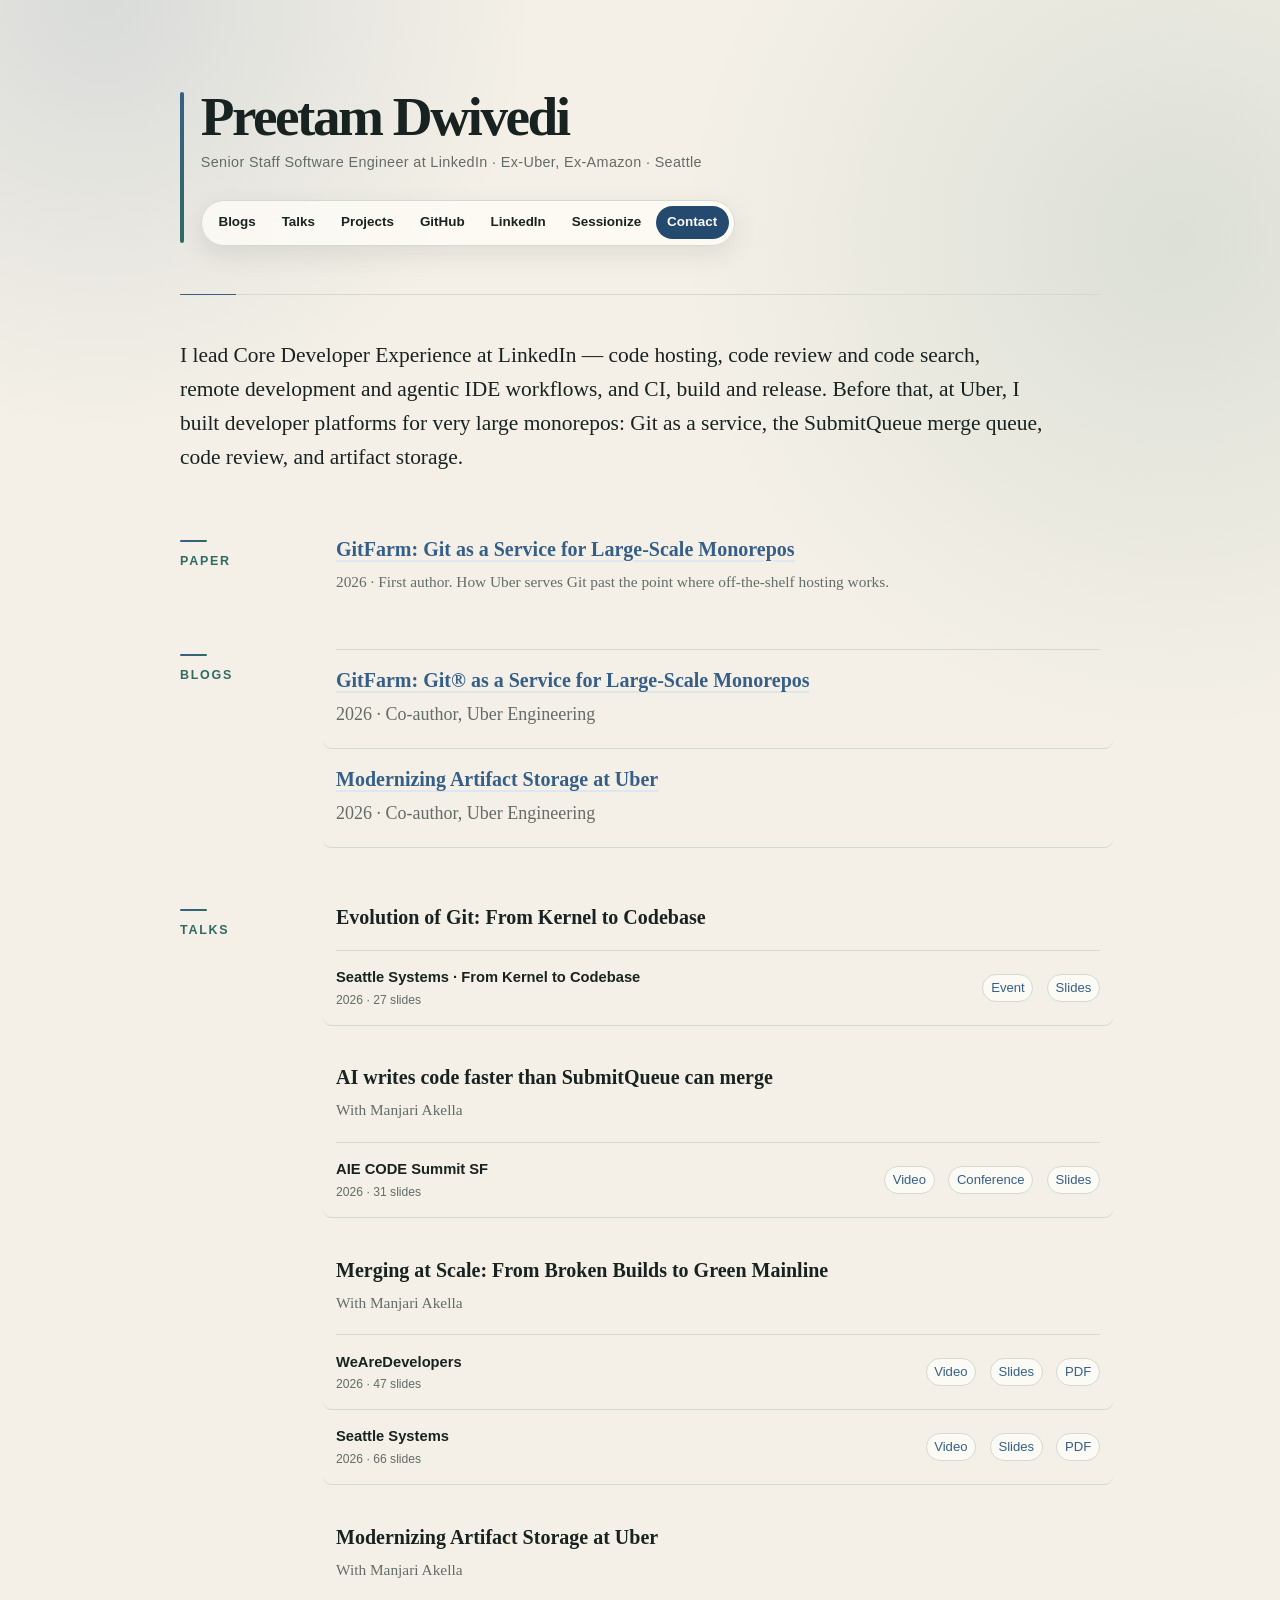
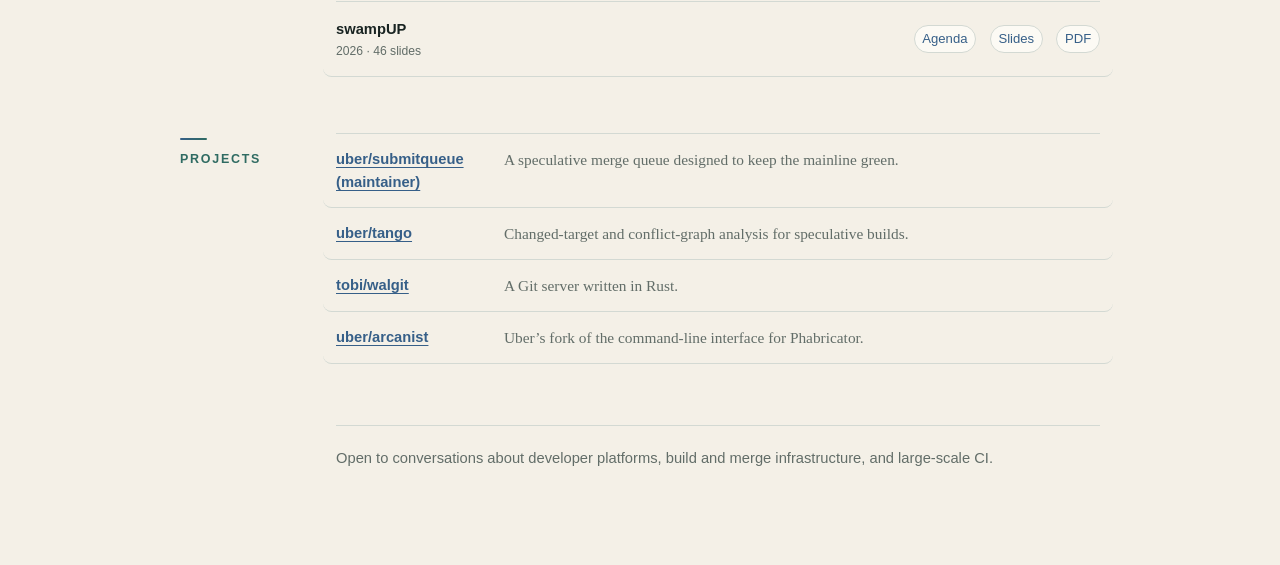
==== commit 6aafb7e9: "Refine Evolution of Git presentation Co-authored-by: Copilot App <223556219+Copilot@users.noreply.gi" ====
--- a/index.html
+++ b/index.html
@@ -504,7 +504,7 @@
             <li class="talk-event">
               <div>
                 <strong>Seattle Systems · From Kernel to Codebase</strong>
-                <small>2026 · 29 slides</small>
+                <small>2026 · 27 slides</small>
               </div>
               <div class="talk-event-links">
                 <a href="https://luma.com/h2ronbs4" target="_blank" rel="noopener">Event</a>
